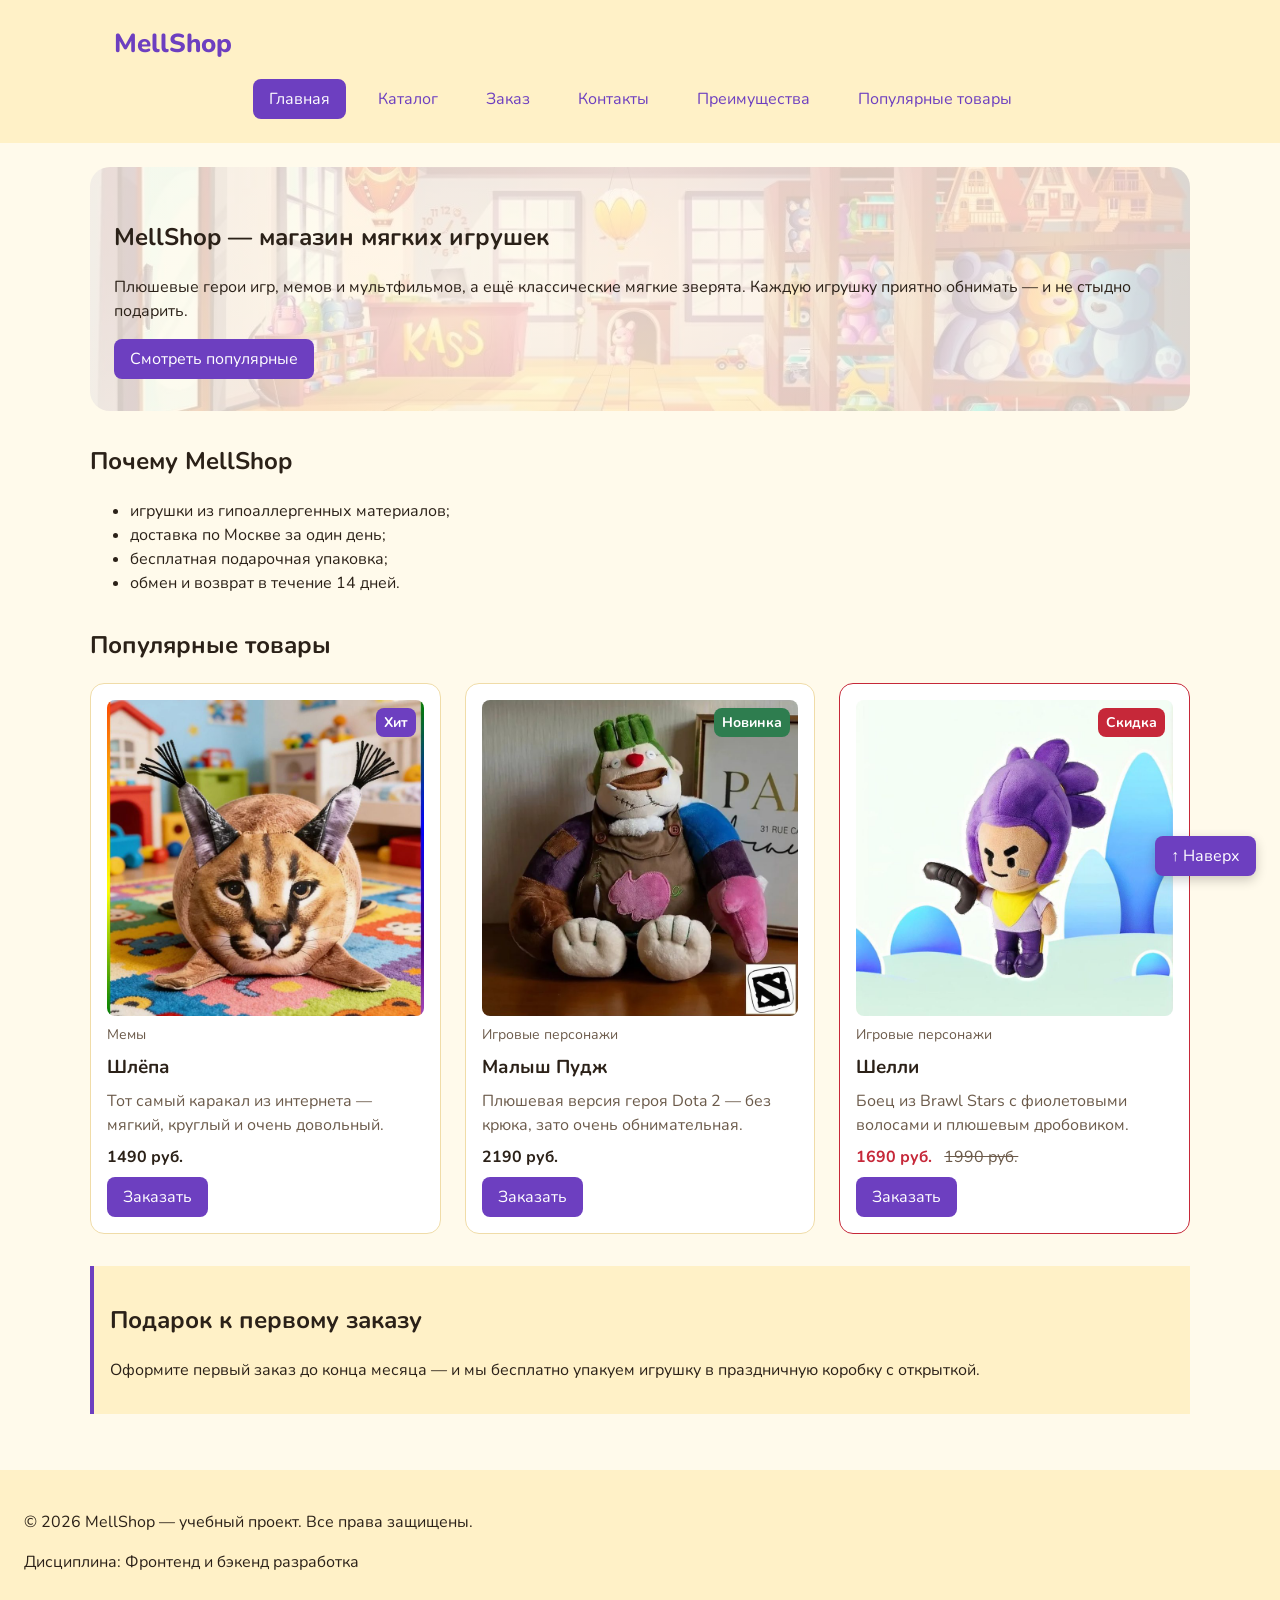
==== index.html @ 7ed2546c "chore: перенёс основу MellShop из КР №1" ====
<!DOCTYPE html>
<html lang="ru">
<head>
  <meta charset="UTF-8">
  <meta name="viewport" content="width=device-width, initial-scale=1.0">
  <meta name="description" content="Главная страница магазина мягких игрушек MellShop: популярные товары, преимущества и форма заявки.">
  <meta property="og:type" content="website">
  <meta property="og:title" content="MellShop — магазин мягких игрушек">
  <meta property="og:description" content="Плюшевые герои игр, мемов и мультфильмов и классические мягкие зверята.">
  <meta property="og:image" content="https://aleksandr5325.github.io/kr1-html-css-shop/images/preview.jpg">
  <title>MellShop — магазин мягких игрушек</title>
  <link rel="stylesheet" href="css/style.css">
  <script src="js/main.js" defer></script>
</head>
<body>
  <a class="button button--primary skip-link" href="#main">Перейти к содержимому</a>
  <header class="site-header">
    <div class="site-header__inner">
      <a class="site-header__logo" href="index.html">MellShop</a>

      <nav class="site-nav" aria-label="Основная навигация">
        <ul class="site-nav__list">
          <li class="site-nav__item"><a class="site-nav__link site-nav__link--active" href="index.html" aria-current="page">Главная</a></li>
          <li class="site-nav__item"><a class="site-nav__link" href="catalog.html">Каталог</a></li>
          <li class="site-nav__item"><a class="site-nav__link" href="order.html">Заказ</a></li>
          <li class="site-nav__item"><a class="site-nav__link" href="contacts.html">Контакты</a></li>
          <li class="site-nav__item"><a class="site-nav__link" href="index.html#advantages">Преимущества</a></li>
          <li class="site-nav__item"><a class="site-nav__link" href="index.html#popular">Популярные товары</a></li>
        </ul>
      </nav>
    </div>
  </header>

  <main id="main">
    <section class="hero">
      <h1>MellShop — магазин мягких игрушек</h1>
      <p>
        Плюшевые герои игр, мемов и мультфильмов, а ещё классические мягкие зверята.
        Каждую игрушку приятно обнимать — и не стыдно подарить.
      </p>
      <a class="button button--primary" href="#popular">Смотреть популярные</a>
    </section>

    <section class="section" id="advantages">
      <h2 class="section__title">Почему MellShop</h2>

      <ul class="advantages-list">
        <li>игрушки из гипоаллергенных материалов;</li>
        <li>доставка по Москве за один день;</li>
        <li>бесплатная подарочная упаковка;</li>
        <li>обмен и возврат в течение 14 дней.</li>
      </ul>
    </section>

    <section class="section" id="popular">
      <h2 class="section__title">Популярные товары</h2>

      <div class="products-grid">
        <article class="product-card">
          <span class="product-card__badge">Хит</span>
          <img
            class="product-card__image"
            src="images/shlepa.jpg"
            alt="Мягкая игрушка Шлёпа — каракал с большими ушами"
            width="800"
            height="800"
          >
          <p class="product-card__category">Мемы</p>
          <h3 class="product-card__title">Шлёпа</h3>
          <p class="product-card__description">Тот самый каракал из интернета — мягкий, круглый и очень довольный.</p>
          <p class="product-card__price">1490 руб.</p>
          <button
            class="button button--primary product-card__button"
            type="button"
            data-product="Шлёпа"
          >
            Заказать
          </button>
        </article>

        <article class="product-card">
          <span class="product-card__badge product-card__badge--new">Новинка</span>
          <img
            class="product-card__image"
            src="images/pudge.jpg"
            alt="Мягкая игрушка Малыш Пудж из Dota 2"
            width="800"
            height="800"
          >
          <p class="product-card__category">Игровые персонажи</p>
          <h3 class="product-card__title">Малыш Пудж</h3>
          <p class="product-card__description">Плюшевая версия героя Dota 2 — без крюка, зато очень обнимательная.</p>
          <p class="product-card__price">2190 руб.</p>
          <button
            class="button button--primary product-card__button"
            type="button"
            data-product="Малыш Пудж"
          >
            Заказать
          </button>
        </article>

        <article class="product-card product-card--discount">
          <span class="product-card__badge product-card__badge--sale">Скидка</span>
          <img
            class="product-card__image"
            src="images/shelly.jpg"
            alt="Мягкая игрушка Шелли из Brawl Stars с фиолетовыми волосами"
            width="800"
            height="800"
          >
          <p class="product-card__category">Игровые персонажи</p>
          <h3 class="product-card__title">Шелли</h3>
          <p class="product-card__description">Боец из Brawl Stars с фиолетовыми волосами и плюшевым дробовиком.</p>
          <p class="product-card__price">
            1690 руб.
            <s class="product-card__old-price">1990 руб.</s>
          </p>
          <button
            class="button button--primary product-card__button"
            type="button"
            data-product="Шелли"
          >
            Заказать
          </button>
        </article>
      </div>
    </section>

    <aside class="aside-info">
      <h2>Подарок к первому заказу</h2>
      <p>
        Оформите первый заказ до конца месяца — и мы бесплатно упакуем игрушку
        в праздничную коробку с открыткой.
      </p>
    </aside>
  </main>

  <footer class="site-footer" id="contacts">
    <p>&copy; 2026 MellShop — учебный проект. Все права защищены.</p>
    <p>Дисциплина: Фронтенд и бэкенд разработка</p>
  </footer>

  <a class="button button--primary to-top" href="#">↑ Наверх</a>

  <dialog class="order-dialog" id="order-dialog" aria-labelledby="order-dialog-title">
    <h2 class="order-dialog__title" id="order-dialog-title">Оформление заявки</h2>

    <form class="order-form" id="order-form" action="#" method="post" novalidate>
      <input id="selected-product" name="selected-product" type="hidden">

      <div class="order-form__field">
        <label class="order-form__label" for="order-name">Имя</label>
        <input
          class="order-form__input"
          id="order-name"
          name="name"
          type="text"
          placeholder="Введите ваше имя"
          minlength="2"
          autocomplete="given-name"
          required
        >
      </div>

      <div class="order-form__field">
        <label class="order-form__label" for="order-email">E-mail</label>
        <input
          class="order-form__input"
          id="order-email"
          name="email"
          type="email"
          placeholder="example@mail.ru"
          autocomplete="email"
          required
        >
      </div>

      <div class="order-form__field">
        <label class="order-form__label" for="order-phone">Телефон</label>
        <input
          class="order-form__input"
          id="order-phone"
          name="phone"
          type="tel"
          inputmode="tel"
          placeholder="+7 (900) 000-00-00"
          pattern="^\+7 \(\d{3}\) \d{3}-\d{2}-\d{2}$"
          required
        >
        <small class="order-form__hint">Формат: +7 (900) 000-00-00</small>
      </div>

      <div class="order-form__field">
        <label class="order-form__label" for="order-date">Дата связи</label>
        <input
          class="order-form__input"
          id="order-date"
          name="date"
          type="date"
        >
      </div>

      <div class="order-form__field">
        <label class="order-form__label" for="order-topic">Тема заявки</label>
        <select class="order-form__select" id="order-topic" name="topic" required>
          <option value="">Выберите тему</option>
          <option value="product">Заказ товара</option>
          <option value="consultation">Консультация</option>
          <option value="delivery">Доставка</option>
        </select>
      </div>

      <div class="order-form__field">
        <label class="order-form__label" for="order-comment">Комментарий</label>
        <textarea
          class="order-form__textarea"
          id="order-comment"
          name="comment"
          rows="4"
          placeholder="Укажите дополнительную информацию"
        ></textarea>
      </div>

      <div class="order-form__field order-form__field--checkbox">
        <label class="order-form__label">
          <input
            id="order-agreement"
            name="agreement"
            type="checkbox"
            required
          >
          Я согласен на обработку данных
        </label>
      </div>

      <div class="order-form__actions">
        <button class="button button--secondary" type="button" id="close-order-dialog">
          Закрыть
        </button>
        <button class="button button--primary" type="submit">
          Отправить заявку
        </button>
      </div>
    </form>
  </dialog>

  <p class="success-message" id="success-message" hidden>
    Форма успешно отправлена!
  </p>
</body>
</html>
---- css/style.css ----
/*
  Шрифт Nunito с Google Fonts: округлые буквы подходят «мягкому» магазину.
*/
@import url("https://fonts.googleapis.com/css2?family=Nunito:wght@400;700;800&display=swap");

/* ===============================
   1. Переменные проекта
   =============================== */

:root {
  /* Основные цвета проекта: тёплая жёлто-фиолетовая палитра MellShop */
  --color-bg: #ffffff;
  --color-page: #fffaeb;
  --color-text: #2b2118;
  --color-muted: #6b5a4a;
  --color-primary: #6d3fc0;
  --color-primary-dark: #4f2a96;
  --color-border: #f0dca8;
  --color-surface: #fff1c7;
  --color-surface-accent: #ffe49a;
  --color-danger: #c62839;
  --color-success: #2e7d4f;
  --color-success-bg: #eaf7ef;
  --color-white: #ffffff;

  /* Тень карточки при наведении */
  --shadow-card: 0 8px 24px rgba(109, 63, 192, 0.18);

  /* Отступы */
  --space-xs: 4px;
  --space-sm: 8px;
  --space-md: 16px;
  --space-lg: 24px;
  --space-xl: 32px;

  /* Скругления */
  --radius-sm: 8px;
  --radius-md: 14px;
  --radius-lg: 20px;

  /* Размеры */
  --container-width: 1100px;
}


/* ===============================
   2. Базовые стили
   =============================== */

/*
  Универсальное правило для всех элементов.
  border-box делает расчёт размеров более понятным:
  width включает content, padding и border.
*/
* {
  box-sizing: border-box;
}

html {
  scroll-behavior: smooth;
}

:target {
  outline: 2px dashed var(--color-primary);
  outline-offset: 4px;
}

/*
  Убираем стандартный внешний отступ браузера у body.
  Без этого вокруг страницы может появиться белая рамка.
*/
body {
  margin: 0;
  font-family: "Nunito", Arial, sans-serif;
  line-height: 1.5;
  color: var(--color-text);
  background-color: var(--color-page);
}

/*
  Задаём внутренние отступы для основных областей страницы.
  Это делает содержимое визуально отделённым от краёв окна браузера.
  Отступы шапки и подвала задаются в блоках .site-header и .site-footer.
*/
main {
  padding: var(--space-lg);
}

/*
  Подвал сайта — блок site-footer.
  Тот же фон, что у шапки, визуально отделяет его от основного содержимого.
*/
.site-footer {
  padding: var(--space-lg);
  background-color: var(--color-surface);
}


/* ===============================
   3. Общие элементы интерфейса
   =============================== */

a {
  color: var(--color-primary);
}

a:hover {
  color: var(--color-primary-dark);
}

a:focus-visible {
  outline: 2px solid var(--color-primary);
  outline-offset: 3px;
}

/*
  Шапка сайта — блок site-header.
  Фон тянется на всю ширину окна.
*/
.site-header {
  background-color: var(--color-surface);
}

/*
  Внутренний контейнер шапки: ограничиваем ширину содержимого,
  чтобы оно не растягивалось слишком сильно на широких экранах.
*/
.site-header__inner {
  max-width: var(--container-width);
  margin: 0 auto;
  padding: var(--space-lg);
}

/*
  Текстовый логотип.
*/
.site-header__logo {
  font-size: 26px;
  font-weight: 800;
  color: var(--color-primary);
  text-decoration: none;
}

/*
  Основная навигация — блок site-nav.
  Список пунктов меню выстраивается в строку через Flexbox.
*/
.site-nav__list {
  display: flex;
  flex-wrap: wrap;
  justify-content: center;
  align-items: center;
  gap: var(--space-md);
  padding: 0;
  margin: var(--space-md) 0 0;
  list-style: none;
}

/*
  Ссылка меню.
*/
.site-nav__link {
  display: inline-block;
  padding: var(--space-sm) var(--space-md);
  color: var(--color-primary);
  text-decoration: none;
  border-radius: var(--radius-sm);
}

/*
  При наведении ссылка заливается основным цветом.
*/
.site-nav__link:hover {
  color: var(--color-white);
  background-color: var(--color-primary);
}

.site-nav__link:focus-visible {
  outline: 2px solid var(--color-primary);
  outline-offset: 3px;
}

/*
  Модификатор: пункт меню текущей страницы.
*/
.site-nav__link--active {
  color: var(--color-white);
  background-color: var(--color-primary);
}

.breadcrumbs {
  max-width: var(--container-width);
  margin: 0 auto var(--space-md);
  font-size: 14px;
  color: var(--color-muted);
}

.breadcrumbs__link {
  color: var(--color-primary);
}

/*
  Разделитель «/» перед каждым пунктом, кроме первого:
  перед второй и следующими ссылками и перед текущей страницей.
*/
.breadcrumbs__link + .breadcrumbs__link::before,
.breadcrumbs__current::before {
  content: "/";
  display: inline-block;
  margin-right: var(--space-xs);
  color: var(--color-muted);
}

/*
  Кнопка — самостоятельный блок button.
  Базовый класс задаёт размеры и форму, цвет задают модификаторы.
  Используется и для <button>, и для ссылок <a>, оформленных как кнопка.
*/
.button {
  display: inline-block;
  padding: var(--space-sm) var(--space-md);
  border: none;
  border-radius: var(--radius-sm);
  font: inherit;
  text-decoration: none;
  cursor: pointer;
}

/*
  Модификатор: основная кнопка.
*/
.button--primary {
  color: var(--color-white);
  background-color: var(--color-primary);
}

/*
  color нужен для ссылок-кнопок: иначе при наведении
  срабатывает общее правило a:hover и текст сливается с фоном.
*/
.button--primary:hover {
  color: var(--color-white);
  background-color: var(--color-primary-dark);
}

/*
  Модификатор: второстепенная кнопка.
*/
.button--secondary {
  color: var(--color-primary);
  background-color: transparent;
  border: 1px solid var(--color-primary);
}

.button--secondary:hover {
  color: var(--color-white);
  background-color: var(--color-primary);
}

.button:focus-visible {
  outline: 2px solid var(--color-primary);
  outline-offset: 3px;
}

/*
  Отключённая кнопка: атрибут disabled или модификатор.
*/
.button:disabled,
.button--disabled {
  opacity: 0.6;
  cursor: not-allowed;
}

/*
  Кнопка «Наверх» — блок to-top.
  Внешний вид берётся из .button и .button--primary (БЭМ-микс),
  здесь только положение: всегда в правом нижнем углу окна.
*/
.to-top {
  position: fixed;
  right: var(--space-lg);
  bottom: var(--space-lg);
  z-index: 10;
  box-shadow: 0 4px 12px rgba(0, 0, 0, 0.2);
}

/*
  Ссылка «Перейти к содержимому» для тех, кто управляет сайтом с клавиатуры.
  Спрятана за верхним краем окна и выезжает, только когда получает фокус (клавиша Tab).
*/
.skip-link {
  position: absolute;
  top: -100px;
  left: var(--space-md);
  z-index: 20;
}

.skip-link:focus {
  top: var(--space-md);
}

/*
  После перехода по ссылке не обводим весь main пунктиром от правила :target.
*/
main:target {
  outline: none;
}

/* ===============================
   4. Компоненты страницы
   =============================== */

/*
  Hero-блок — первый крупный блок страницы.
  Он визуально отделяется от остальных разделов фоном и отступами.
*/
.hero {
  max-width: var(--container-width);
  margin: 0 auto var(--space-xl);
  padding: var(--space-xl) var(--space-lg);
  background:
    linear-gradient(rgba(255, 250, 235, 0.8), rgba(255, 250, 235, 0.8)),
    url("../images/toy-store.jpg") center / cover;
  border-radius: var(--radius-lg);
}

/*
  Общий класс для разделов страницы.
*/
.section {
  max-width: var(--container-width);
  margin: 0 auto var(--space-xl);
}

/*
  Убираем лишний верхний отступ у заголовков разделов.
*/
.section__title {
  margin-top: 0;
}

.products-grid {
  display: grid;
  grid-template-columns: repeat(3, 1fr);
  gap: var(--space-lg);
}

/*
  Карточка товара — блок product-card.
  Используется на главной странице и в каталоге.
*/
.product-card {
  position: relative;
  display: flex;
  flex-direction: column;
  gap: var(--space-sm);
  padding: var(--space-md);
  border: 1px solid var(--color-border);
  border-radius: var(--radius-md);
  background-color: var(--color-bg);
  transition: transform 0.2s, box-shadow 0.2s, border-color 0.2s;
}

.product-card:hover {
  border-color: var(--color-primary);
  transform: translateY(-4px);
  box-shadow: var(--shadow-card);
}

/*
  Модификаторы карточки: выделенная и со скидкой.
*/
.product-card--featured {
  border-color: var(--color-primary);
}

.product-card--discount {
  border-color: var(--color-danger);
}

/*
  Элементы карточки.
*/
.product-card__title {
  margin: 0;
  color: var(--color-text);
}

.product-card__description {
  margin: 0;
  color: var(--color-muted);
}

.product-card__price {
  margin: 0;
  font-weight: 700;
}

.product-card--discount .product-card__price {
  color: var(--color-danger);
}

/*
  Кнопка прижимается к нижней части карточки.
*/
.product-card__button {
  margin-top: auto;
  align-self: flex-start;
}

/*
  Бейдж «Хит / Новинка / Скидка» в углу карточки.
  position: absolute вынимает бейдж из потока и прижимает к правому верхнему углу.
  Отсчёт идёт от карточки, потому что у неё position: relative.
*/
.product-card__badge {
  position: absolute;
  top: var(--space-lg);
  right: var(--space-lg);
  z-index: 1;
  padding: 4px 8px;
  font-size: 14px;
  font-weight: 700;
  color: var(--color-white);
  background-color: var(--color-primary);
  border-radius: var(--radius-sm);
}

/*
  Модификаторы бейджа: «Новинка» — зелёный, «Скидка» — красный.
  «Хит» — вариант по умолчанию (основной цвет).
*/
.product-card__badge--new {
  background-color: var(--color-success);
}

.product-card__badge--sale {
  background-color: var(--color-danger);
}

/*
  Фото товара на всю ширину карточки.
*/
.product-card__image {
  width: 100%;
  height: auto;
  border-radius: var(--radius-sm);
}

/*
  Категория товара — мелкий серый текст над названием.
*/
.product-card__category {
  margin: 0;
  font-size: 14px;
  color: var(--color-muted);
}

/*
  Старая (зачёркнутая) цена рядом с новой.
*/
.product-card__old-price {
  margin-left: var(--space-sm);
  font-weight: 400;
  color: var(--color-muted);
}

/*
  Дополнительный информационный блок.
*/
.aside-info {
  max-width: var(--container-width);
  margin: 0 auto var(--space-xl);
  padding: var(--space-md);
  border-left: 4px solid var(--color-primary);
  background-color: var(--color-surface);
}


/* ===============================
   5. Форма и модальное окно
   =============================== */

/*
  Модальное окно.
  Элемент dialog сам умеет открываться поверх страницы.
*/
.order-dialog {
  width: min(100% - 32px, 560px);
  padding: var(--space-lg);
  border: none;
  border-radius: var(--radius-lg);
}

/*
  Затемнение фона за модальным окном.
*/
.order-dialog::backdrop {
  background-color: rgba(0, 0, 0, 0.5);
}

/*
  Заголовок модального окна.
*/
.order-dialog__title {
  margin-top: 0;
}

/*
  Форма заявки — блок order-form.
  Поле формы: каждая группа «подпись + поле» получает нижний отступ.
*/
.order-form__field {
  margin-bottom: var(--space-md);
}

/*
  Подпись поля.
*/
.order-form__label {
  display: block;
  margin-bottom: var(--space-xs);
}

/*
  Основные поля формы.
*/
.order-form__input,
.order-form__select,
.order-form__textarea {
  width: 100%;
  padding: 10px 12px;
  border: 1px solid var(--color-border);
  border-radius: var(--radius-sm);
  font: inherit;
}

.order-form__input:hover,
.order-form__select:hover,
.order-form__textarea:hover {
  border-color: var(--color-primary);
}

/*
  Видимый фокус для клавиатурной навигации.
*/
.order-form__input:focus-visible,
.order-form__select:focus-visible,
.order-form__textarea:focus-visible {
  outline: 2px solid var(--color-primary);
  outline-offset: 3px;
}

/*
  Подсказка под полем телефона.
*/
.order-form__hint {
  display: block;
  margin-top: var(--space-xs);
  color: var(--color-muted);
}

/*
  Подсветка ошибочных полей.
  Атрибут aria-invalid добавляется через JavaScript.
*/
.order-form__input[aria-invalid="true"],
.order-form__select[aria-invalid="true"],
.order-form__textarea[aria-invalid="true"] {
  border-color: var(--color-danger);
}

/*
  Кнопки формы.
*/
.order-form__actions {
  display: flex;
  gap: var(--space-md);
  margin-top: var(--space-lg);
}

/*
  Модификатор: форма на отдельной странице заказа.
  Ограничиваем ширину, чтобы поля не растягивались на весь экран.
*/
.order-form--page {
  max-width: 640px;
}

/*
  Группа полей формы (fieldset) в рамке.
*/
.order-form__group {
  margin: 0 0 var(--space-lg);
  padding: var(--space-md) var(--space-lg);
  border: 1px solid var(--color-border);
  border-radius: var(--radius-md);
}

/*
  Заголовок группы полей.
*/
.order-form__legend {
  padding: 0 var(--space-xs);
  font-weight: 700;
}

/*
  Вариант выбора: кружок и подпись в одну строку.
*/
.order-form__option {
  display: flex;
  align-items: center;
  gap: var(--space-sm);
  margin-bottom: var(--space-sm);
}

/*
  Сообщение об успешной отправке.
*/
.success-message {
  max-width: var(--container-width);
  margin: var(--space-lg) auto;
  padding: var(--space-md);
  border-left: 4px solid var(--color-success);
  background-color: var(--color-success-bg);
}


/* ===============================
   6. Страница каталога
   =============================== */

/*
  Раскладка каталога: фильтры слева (260px), товары справа (всё остальное место).
  Области сетки названы через grid-template-areas.
*/
.catalog-layout {
  max-width: var(--container-width);
  margin: 0 auto var(--space-xl);
  display: grid;
  grid-template-columns: 260px 1fr;
  grid-template-areas: "filters products";
  gap: var(--space-lg);
}

/*
  Боковая панель с фильтрами — область filters.
*/
.catalog-filters {
  position: sticky;
  top: var(--space-md);
  align-self: start;
  grid-area: filters;
  padding: var(--space-md);
  border: 1px solid var(--color-border);
  border-radius: var(--radius-md);
  background-color: var(--color-surface);
}

/*
  Список товаров — область products.
*/
.catalog-products {
  grid-area: products;
}

/*
  Форма фильтров: группы полей идут столбиком,
  расстояние между ними задаёт gap.
*/
.filters-form {
  display: grid;
  gap: var(--space-md);
}

/*
  Группа полей (категория, цена) в рамке.
*/
.filters-form__group {
  margin: 0;
  padding: var(--space-md);
  border: 1px solid var(--color-border);
  border-radius: var(--radius-sm);
}

/*
  Заголовок группы полей.
*/
.filters-form__legend {
  font-weight: 700;
}

/*
  Каждая подпись с новой строки.
*/
.filters-form__label {
  display: block;
  margin-bottom: var(--space-sm);
}

/*
  Числовые поля цены — в едином стиле с полями формы заявки.
*/
.filters-form__input {
  width: 100%;
  padding: 8px 10px;
  border: 1px solid var(--color-border);
  border-radius: var(--radius-sm);
  font: inherit;
}


/* ===============================
   7. Страница товара
   =============================== */

/*
  Блок товара: картинка слева, информация справа.
  Две равные колонки через CSS Grid.
*/
.product {
  max-width: var(--container-width);
  margin: 0 auto var(--space-xl);
  display: grid;
  grid-template-columns: 1fr 1fr;
  gap: var(--space-xl);
  align-items: start;
}

/*
  Картинка занимает всю ширину своей колонки,
  высота подстраивается автоматически.
*/
.product__image {
  width: 100%;
  height: auto;
  border: 1px solid var(--color-border);
  border-radius: var(--radius-lg);
}

/*
  Информация о товаре идёт столбиком через Flexbox.
*/
.product__info {
  display: flex;
  flex-direction: column;
  align-items: flex-start;
  gap: var(--space-md);
}

.product__title {
  margin: 0;
}

.product__description {
  margin: 0;
  color: var(--color-muted);
}

.product__price {
  margin: 0;
  font-size: 28px;
  font-weight: 700;
}

/*
  Таблица характеристик товара.
*/
.product-table {
  width: 100%;
  max-width: 600px;
  border-collapse: collapse;
}

.product-table caption {
  margin-bottom: var(--space-sm);
  color: var(--color-muted);
  text-align: left;
}

.product-table th,
.product-table td {
  padding: var(--space-sm) var(--space-md);
  border: 1px solid var(--color-border);
  text-align: left;
}

.product-table th {
  background-color: var(--color-surface-accent);
}

/*
  «Зебра»: каждая вторая строка с фоном, чтобы строки было легче читать.
*/
.product-table tbody tr:nth-child(even) {
  background-color: var(--color-surface);
}
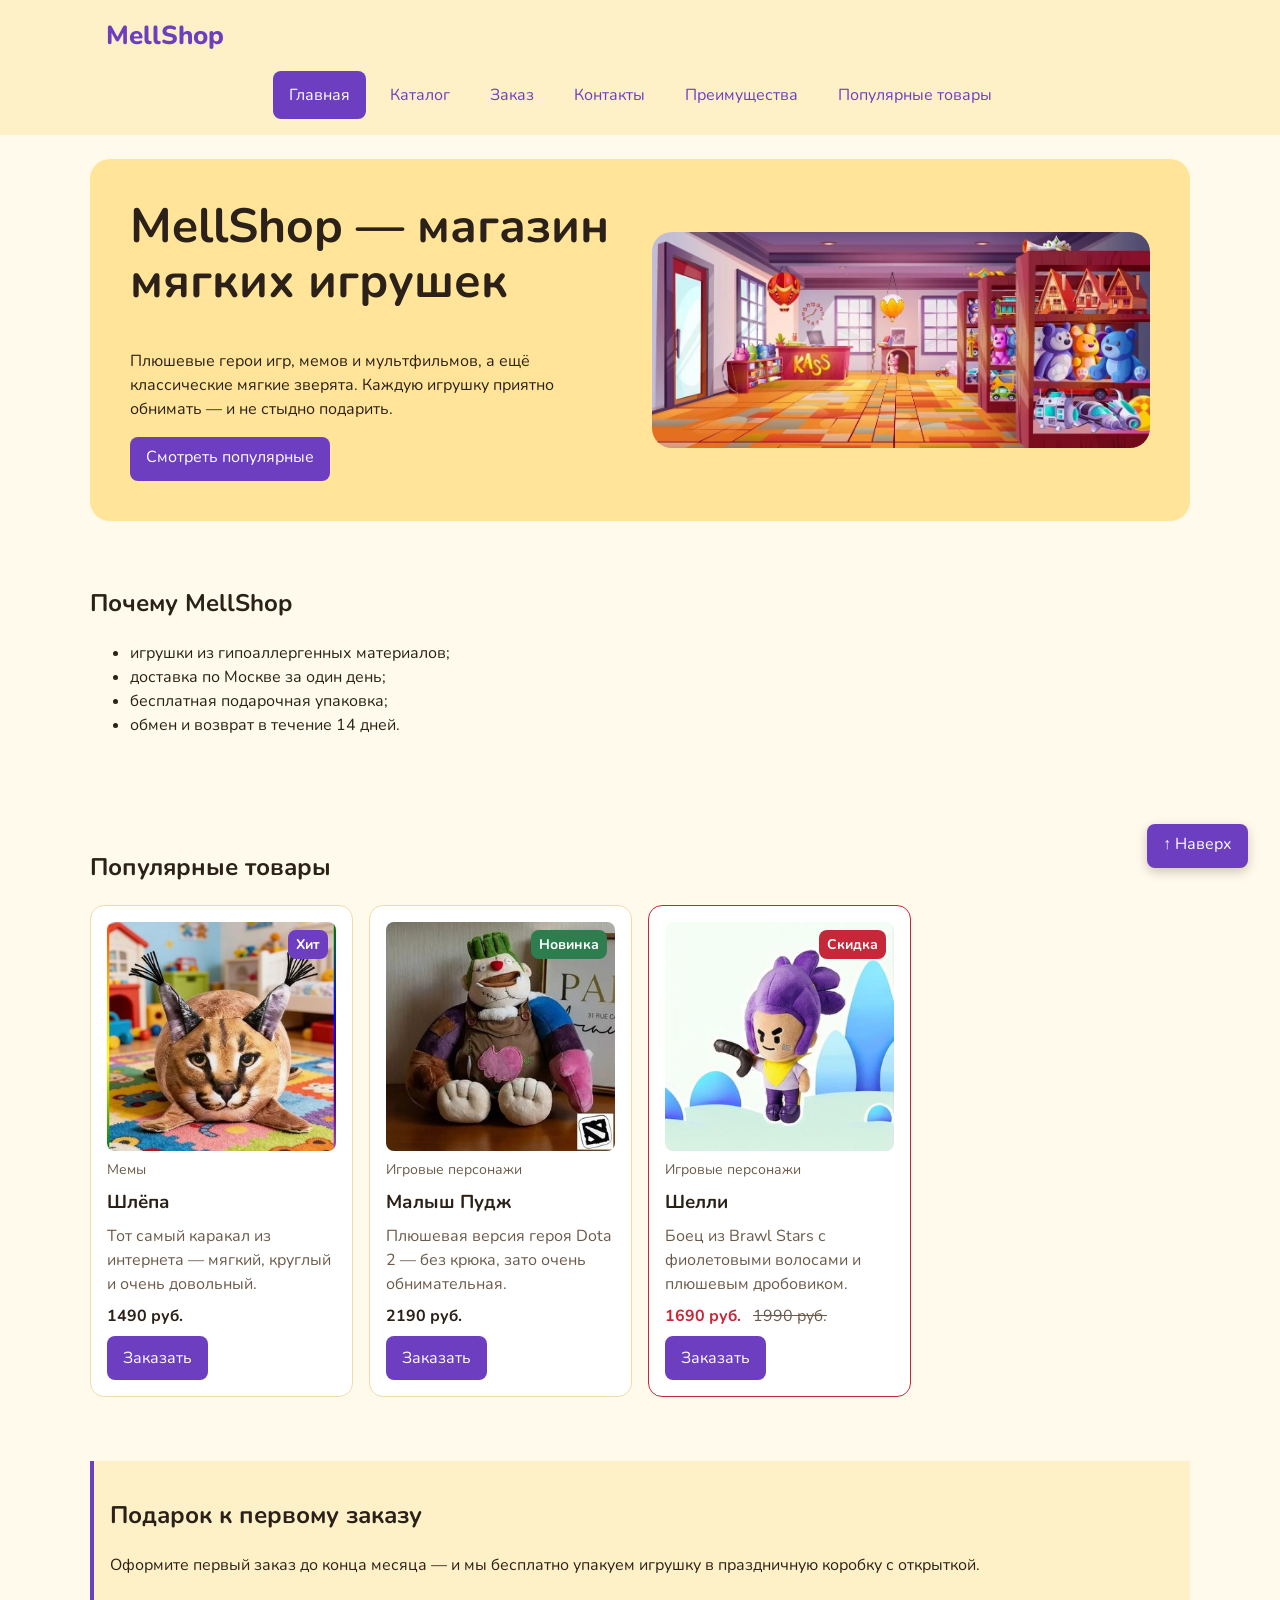
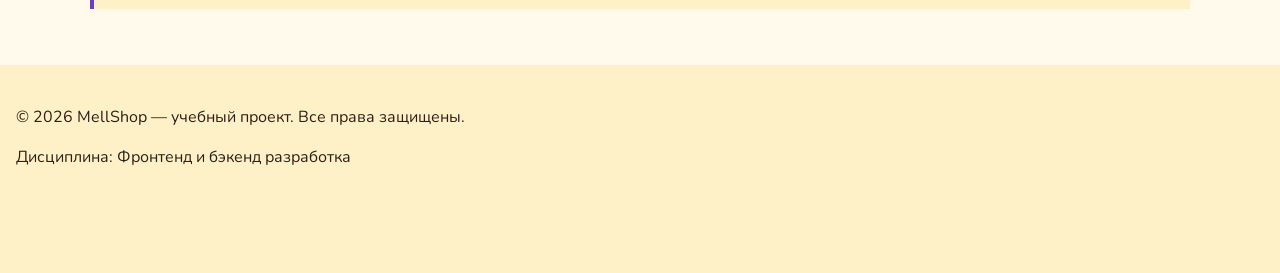
==== commit 03068aa7: "feat: адаптировал MellShop под разные экраны" ====
--- a/index.html
+++ b/index.html
@@ -7,9 +7,10 @@
   <meta property="og:type" content="website">
   <meta property="og:title" content="MellShop — магазин мягких игрушек">
   <meta property="og:description" content="Плюшевые герои игр, мемов и мультфильмов и классические мягкие зверята.">
-  <meta property="og:image" content="https://aleksandr5325.github.io/kr1-html-css-shop/images/preview.jpg">
+  <meta property="og:image" content="https://aleksandr5325.github.io/kr3-responsive-shop/images/preview.jpg">
   <title>MellShop — магазин мягких игрушек</title>
   <link rel="stylesheet" href="css/style.css">
+  <link rel="stylesheet" href="css/responsive.css">
   <script src="js/main.js" defer></script>
 </head>
 <body>
@@ -33,12 +34,19 @@
 
   <main id="main">
     <section class="hero">
-      <h1>MellShop — магазин мягких игрушек</h1>
+      <div class="hero__content">
+      <h1 class="hero__title">MellShop — магазин мягких игрушек</h1>
       <p>
         Плюшевые герои игр, мемов и мультфильмов, а ещё классические мягкие зверята.
         Каждую игрушку приятно обнимать — и не стыдно подарить.
       </p>
       <a class="button button--primary" href="#popular">Смотреть популярные</a>
+          </div>
+      <picture>
+        <source media="(min-width: 1200px)" srcset="images/hero-1155.jpg">
+        <source media="(min-width: 768px)" srcset="images/hero-800.jpg">
+        <img class="hero__image" src="images/hero-480.jpg" alt="Нарисованный магазин мягких игрушек" width="1155" height="500">
+      </picture>
     </section>
 
     <section class="section" id="advantages">
@@ -61,6 +69,9 @@
           <img
             class="product-card__image"
             src="images/shlepa.jpg"
+            srcset="images/shlepa-320.jpg 320w, images/shlepa-480.jpg 480w, images/shlepa.jpg 800w"
+            sizes="(min-width: 1280px) 224px, (min-width: 1024px) 316px, (min-width: 640px) calc((100vw - 96px) / 2), calc(100vw - 66px)"
+            loading="lazy"
             alt="Мягкая игрушка Шлёпа — каракал с большими ушами"
             width="800"
             height="800"
@@ -83,6 +94,9 @@
           <img
             class="product-card__image"
             src="images/pudge.jpg"
+            srcset="images/pudge-320.jpg 320w, images/pudge-480.jpg 480w, images/pudge.jpg 800w"
+            sizes="(min-width: 1280px) 224px, (min-width: 1024px) 316px, (min-width: 640px) calc((100vw - 96px) / 2), calc(100vw - 66px)"
+            loading="lazy"
             alt="Мягкая игрушка Малыш Пудж из Dota 2"
             width="800"
             height="800"
@@ -105,6 +119,9 @@
           <img
             class="product-card__image"
             src="images/shelly.jpg"
+            srcset="images/shelly-320.jpg 320w, images/shelly-480.jpg 480w, images/shelly.jpg 800w"
+            sizes="(min-width: 1280px) 224px, (min-width: 1024px) 316px, (min-width: 640px) calc((100vw - 96px) / 2), calc(100vw - 66px)"
+            loading="lazy"
             alt="Мягкая игрушка Шелли из Brawl Stars с фиолетовыми волосами"
             width="800"
             height="800"
--- a/css/responsive.css
+++ b/css/responsive.css
@@ -0,0 +1,275 @@
+/*
+  КР №3. Mobile First: базовые правила для телефона,
+  затем расширение раскладки через min-width.
+  Файл подключается после style.css.
+*/
+*,
+*::before,
+*::after {
+  box-sizing: border-box;
+}
+
+img,
+video {
+  max-width: 100%;
+  height: auto;
+}
+
+/* Не скрываем переполнение body: устраняем его причину в блоках. */
+main {
+  padding: 16px;
+}
+
+.site-header__inner {
+  padding: 16px;
+}
+
+.site-header,
+.catalog-filters {
+  position: static;
+}
+
+.site-nav__list {
+  flex-direction: column;
+  align-items: stretch;
+  gap: 8px;
+}
+
+.site-nav__link {
+  display: block;
+  min-height: 44px;
+  padding: 12px 16px;
+}
+
+.breadcrumbs,
+.site-footer,
+.product-card,
+.product__info {
+  overflow-wrap: anywhere;
+}
+
+.section {
+  padding-block: clamp(16px, 3vw, 32px);
+}
+
+.hero {
+  display: grid;
+  gap: 24px;
+  padding: clamp(20px, 4vw, 40px);
+  /* Картинка теперь находится в picture, фон сохраняет фирменный цвет. */
+  background: var(--color-surface-accent);
+}
+
+.hero__content {
+  min-width: 0;
+}
+
+.hero__title {
+  margin-top: 0;
+  font-size: clamp(28px, 4vw, 48px);
+  line-height: 1.15;
+}
+
+.hero__image {
+  display: block;
+  width: 100%;
+  border-radius: var(--radius-lg);
+}
+
+.products-grid,
+.product,
+.catalog-layout {
+  grid-template-columns: minmax(0, 1fr);
+  gap: 16px;
+}
+
+.catalog-layout {
+  grid-template-areas: "filters" "products";
+}
+
+.product-card,
+.catalog-products,
+.product__info,
+.hero picture,
+.order-form__field,
+.order-form__group,
+.filters-form__group {
+  min-width: 0;
+}
+
+.product-card__image {
+  display: block;
+}
+
+.product__image {
+  max-width: 520px;
+  margin-inline: auto;
+}
+
+/* Группы fieldset из КР №1 сохраняем; внутри поля адаптируются отдельно. */
+.order-form,
+.order-form__group {
+  display: grid;
+  gap: 16px;
+}
+
+.order-form__group {
+  margin: 0;
+  padding: 16px;
+}
+
+.order-form__field {
+  margin-bottom: 0;
+}
+
+.order-form__input,
+.order-form__select,
+.order-form__textarea,
+.filters-form__input,
+.button {
+  min-height: 44px;
+}
+
+.order-form__input,
+.order-form__select,
+.order-form__textarea,
+.filters-form__input {
+  max-width: 100%;
+  font-size: 16px;
+}
+
+.order-form__textarea {
+  min-height: 120px;
+  resize: vertical;
+}
+
+.order-form__actions {
+  flex-direction: column;
+  margin-top: 0;
+}
+
+.order-form__option input {
+  flex-shrink: 0;
+}
+
+/* Прокрутка только таблицы, а не всей страницы. */
+.table-wrapper {
+  width: 100%;
+  overflow-x: auto;
+}
+
+.product-table {
+  min-width: 640px;
+  max-width: none;
+}
+
+.order-dialog {
+  width: min(100% - 32px, 560px);
+  max-height: calc(100vh - 32px);
+  max-height: calc(100dvh - 32px);
+  padding: 16px;
+  overflow: auto;
+}
+
+/* Нижний запас позволяет прокрутить последние поля выше fixed-кнопки. */
+.site-footer {
+  padding: 24px 16px 88px;
+}
+
+.to-top {
+  right: 16px;
+  bottom: 16px;
+  z-index: 90;
+}
+
+.skip-link {
+  z-index: 110;
+}
+
+@media (min-width: 640px) {
+  .products-grid {
+    grid-template-columns: repeat(2, minmax(0, 1fr));
+  }
+}
+
+@media (min-width: 768px) {
+  main {
+    padding: 24px;
+  }
+
+  .site-header {
+    position: sticky;
+    top: 0;
+    z-index: 100;
+  }
+
+  .site-nav__list {
+    flex-direction: row;
+    flex-wrap: wrap;
+    gap: 8px;
+  }
+
+  /* Запас под шапку для переходов по якорям. */
+  [id] {
+    scroll-margin-top: 220px;
+  }
+
+  .order-form__group--columns {
+    grid-template-columns: repeat(2, minmax(0, 1fr));
+  }
+
+  .order-form__field--wide {
+    grid-column: 1 / -1;
+  }
+
+  .order-form__actions {
+    flex-direction: row;
+    flex-wrap: wrap;
+  }
+
+  .to-top {
+    right: 32px;
+    bottom: 32px;
+  }
+}
+
+@media (min-width: 900px) {
+  .hero,
+  .product {
+    grid-template-columns: repeat(2, minmax(0, 1fr));
+    align-items: center;
+    gap: 24px;
+  }
+}
+
+@media (min-width: 1024px) {
+  .products-grid {
+    grid-template-columns: repeat(3, minmax(0, 1fr));
+  }
+
+  .catalog-layout {
+    grid-template-columns: 240px minmax(0, 1fr);
+    grid-template-areas: "filters products";
+    gap: 24px;
+  }
+
+  .catalog-filters {
+    position: sticky;
+    top: 210px;
+  }
+
+  /* Справа от фильтров места меньше: две удобные карточки в ряд. */
+  .catalog-products .products-grid {
+    grid-template-columns: repeat(2, minmax(0, 1fr));
+  }
+}
+
+@media (min-width: 1280px) {
+  .products-grid {
+    grid-template-columns: repeat(4, minmax(0, 1fr));
+  }
+
+  .catalog-products .products-grid {
+    grid-template-columns: repeat(3, minmax(0, 1fr));
+  }
+}
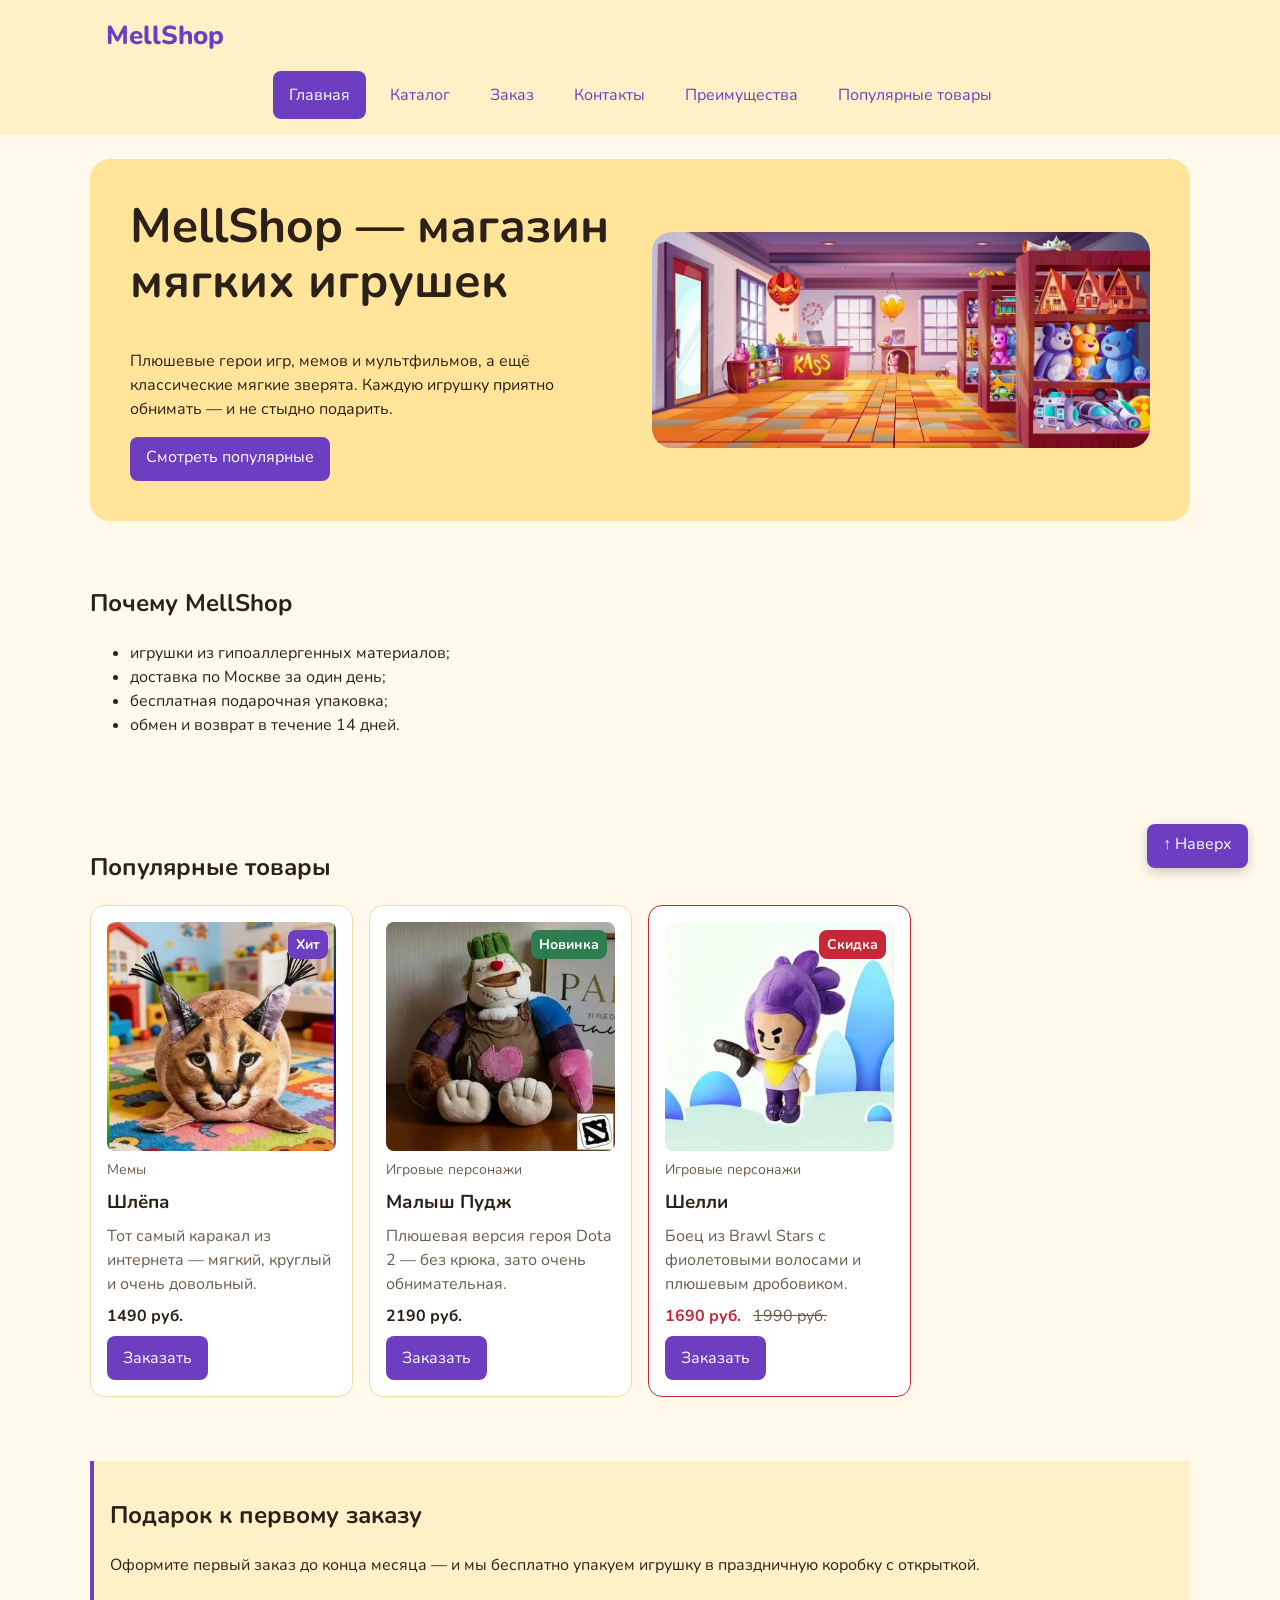
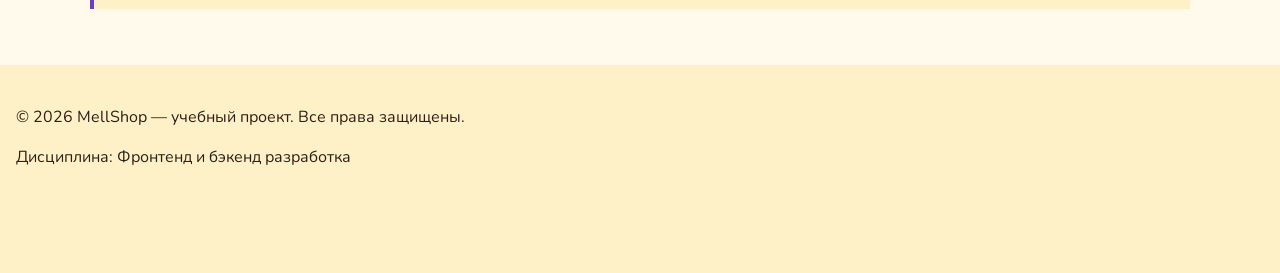
==== commit a9aec8af: "fix: подготовил адаптивный MellShop к сдаче КР №3" ====
--- a/index.html
+++ b/index.html
@@ -12,6 +12,7 @@
   <link rel="stylesheet" href="css/style.css">
   <link rel="stylesheet" href="css/responsive.css">
   <script src="js/main.js" defer></script>
+  <script src="js/ui.js" defer></script>
 </head>
 <body>
   <a class="button button--primary skip-link" href="#main">Перейти к содержимому</a>
@@ -19,6 +20,8 @@
     <div class="site-header__inner">
       <a class="site-header__logo" href="index.html">MellShop</a>
 
+      <details class="mobile-menu" open>
+        <summary class="mobile-menu__toggle">Меню</summary>
       <nav class="site-nav" aria-label="Основная навигация">
         <ul class="site-nav__list">
           <li class="site-nav__item"><a class="site-nav__link site-nav__link--active" href="index.html" aria-current="page">Главная</a></li>
@@ -29,10 +32,11 @@
           <li class="site-nav__item"><a class="site-nav__link" href="index.html#popular">Популярные товары</a></li>
         </ul>
       </nav>
+      </details>
     </div>
   </header>
 
-  <main id="main">
+  <main id="main" tabindex="-1">
     <section class="hero">
       <div class="hero__content">
       <h1 class="hero__title">MellShop — магазин мягких игрушек</h1>
@@ -66,7 +70,9 @@
       <div class="products-grid">
         <article class="product-card">
           <span class="product-card__badge">Хит</span>
-          <img
+          <picture>
+              <source type="image/webp" srcset="images/shlepa-320.webp 320w, images/shlepa-480.webp 480w, images/shlepa.webp 800w" sizes="(min-width: 1280px) 224px, (min-width: 1024px) 316px, (min-width: 640px) calc((100vw - 96px) / 2), calc(100vw - 66px)">
+<img
             class="product-card__image"
             src="images/shlepa.jpg"
             srcset="images/shlepa-320.jpg 320w, images/shlepa-480.jpg 480w, images/shlepa.jpg 800w"
@@ -76,6 +82,7 @@
             width="800"
             height="800"
           >
+            </picture>
           <p class="product-card__category">Мемы</p>
           <h3 class="product-card__title">Шлёпа</h3>
           <p class="product-card__description">Тот самый каракал из интернета — мягкий, круглый и очень довольный.</p>
@@ -91,7 +98,9 @@
 
         <article class="product-card">
           <span class="product-card__badge product-card__badge--new">Новинка</span>
-          <img
+          <picture>
+              <source type="image/webp" srcset="images/pudge-320.webp 320w, images/pudge-480.webp 480w, images/pudge.webp 800w" sizes="(min-width: 1280px) 224px, (min-width: 1024px) 316px, (min-width: 640px) calc((100vw - 96px) / 2), calc(100vw - 66px)">
+<img
             class="product-card__image"
             src="images/pudge.jpg"
             srcset="images/pudge-320.jpg 320w, images/pudge-480.jpg 480w, images/pudge.jpg 800w"
@@ -101,6 +110,7 @@
             width="800"
             height="800"
           >
+            </picture>
           <p class="product-card__category">Игровые персонажи</p>
           <h3 class="product-card__title">Малыш Пудж</h3>
           <p class="product-card__description">Плюшевая версия героя Dota 2 — без крюка, зато очень обнимательная.</p>
@@ -116,7 +126,9 @@
 
         <article class="product-card product-card--discount">
           <span class="product-card__badge product-card__badge--sale">Скидка</span>
-          <img
+          <picture>
+              <source type="image/webp" srcset="images/shelly-320.webp 320w, images/shelly-480.webp 480w, images/shelly.webp 800w" sizes="(min-width: 1280px) 224px, (min-width: 1024px) 316px, (min-width: 640px) calc((100vw - 96px) / 2), calc(100vw - 66px)">
+<img
             class="product-card__image"
             src="images/shelly.jpg"
             srcset="images/shelly-320.jpg 320w, images/shelly-480.jpg 480w, images/shelly.jpg 800w"
@@ -126,6 +138,7 @@
             width="800"
             height="800"
           >
+            </picture>
           <p class="product-card__category">Игровые персонажи</p>
           <h3 class="product-card__title">Шелли</h3>
           <p class="product-card__description">Боец из Brawl Stars с фиолетовыми волосами и плюшевым дробовиком.</p>
@@ -198,6 +211,7 @@
         <input
           class="order-form__input"
           id="order-phone"
+              aria-describedby="order-phone-hint"
           name="phone"
           type="tel"
           inputmode="tel"
@@ -205,7 +219,7 @@
           pattern="^\+7 \(\d{3}\) \d{3}-\d{2}-\d{2}$"
           required
         >
-        <small class="order-form__hint">Формат: +7 (900) 000-00-00</small>
+        <small class="order-form__hint" id="order-phone-hint">Формат: +7 (900) 000-00-00</small>
       </div>
 
       <div class="order-form__field">
@@ -262,7 +276,7 @@
     </form>
   </dialog>
 
-  <p class="success-message" id="success-message" hidden>
+  <p class="success-message" id="success-message" role="status" hidden>
     Форма успешно отправлена!
   </p>
 </body>
--- a/css/responsive.css
+++ b/css/responsive.css
@@ -273,3 +273,80 @@
     grid-template-columns: repeat(3, minmax(0, 1fr));
   }
 }
+
+
+/* Практика №13: видимый фокус у всех элементов, включая checkbox и фильтры. */
+:focus-visible,
+.site-nav__link:focus-visible,
+.button:focus-visible,
+.order-form__input:focus-visible,
+.order-form__select:focus-visible,
+.order-form__textarea:focus-visible {
+  outline: 3px solid var(--color-primary);
+  outline-offset: 3px;
+}
+
+/* На фиолетовой кнопке двойная обводка остаётся различимой. */
+.button--primary:focus-visible,
+.site-nav__link--active:focus-visible {
+  outline-color: var(--color-text);
+  box-shadow: 0 0 0 2px var(--color-white);
+}
+
+.order-form__error {
+  display: block;
+  margin-top: 4px;
+  color: var(--color-danger);
+  font-weight: 700;
+}
+
+.order-form__error[hidden] {
+  display: none;
+}
+
+/* Пользователь может отключить анимации в настройках устройства. */
+@media (prefers-reduced-motion: reduce) {
+  html {
+    scroll-behavior: auto;
+  }
+  .product-card {
+    transition: none;
+  }
+  .product-card:hover {
+    transform: none;
+  }
+}
+
+
+/* Финальная доработка: раскрывающиеся меню и фильтры. */
+.mobile-menu__toggle,
+.filter-panel__toggle {
+  min-height: 44px;
+  padding: 12px 16px;
+  border: 1px solid var(--color-primary);
+  border-radius: var(--radius-sm);
+  color: var(--color-primary);
+  font-weight: 700;
+  cursor: pointer;
+}
+.mobile-menu { margin-top: 12px; }
+.filter-panel[open] .filters-form { margin-top: 16px; }
+
+/* На мобильном характеристики читаются карточками без прокрутки. */
+.product-table-desktop { display: none; }
+.product-specs { margin: 0; }
+.product-specs__item {
+  padding: 16px;
+  margin-bottom: 8px;
+  border: 1px solid var(--color-border);
+  border-radius: var(--radius-sm);
+  background: var(--color-bg);
+}
+.product-specs dt { font-weight: 700; }
+.product-specs dd { margin: 4px 0 0; overflow-wrap: anywhere; }
+
+@media (min-width: 768px) {
+  .mobile-menu__toggle { display: none; }
+  .product-specs { display: none; }
+  .product-table-desktop { display: block; }
+}
